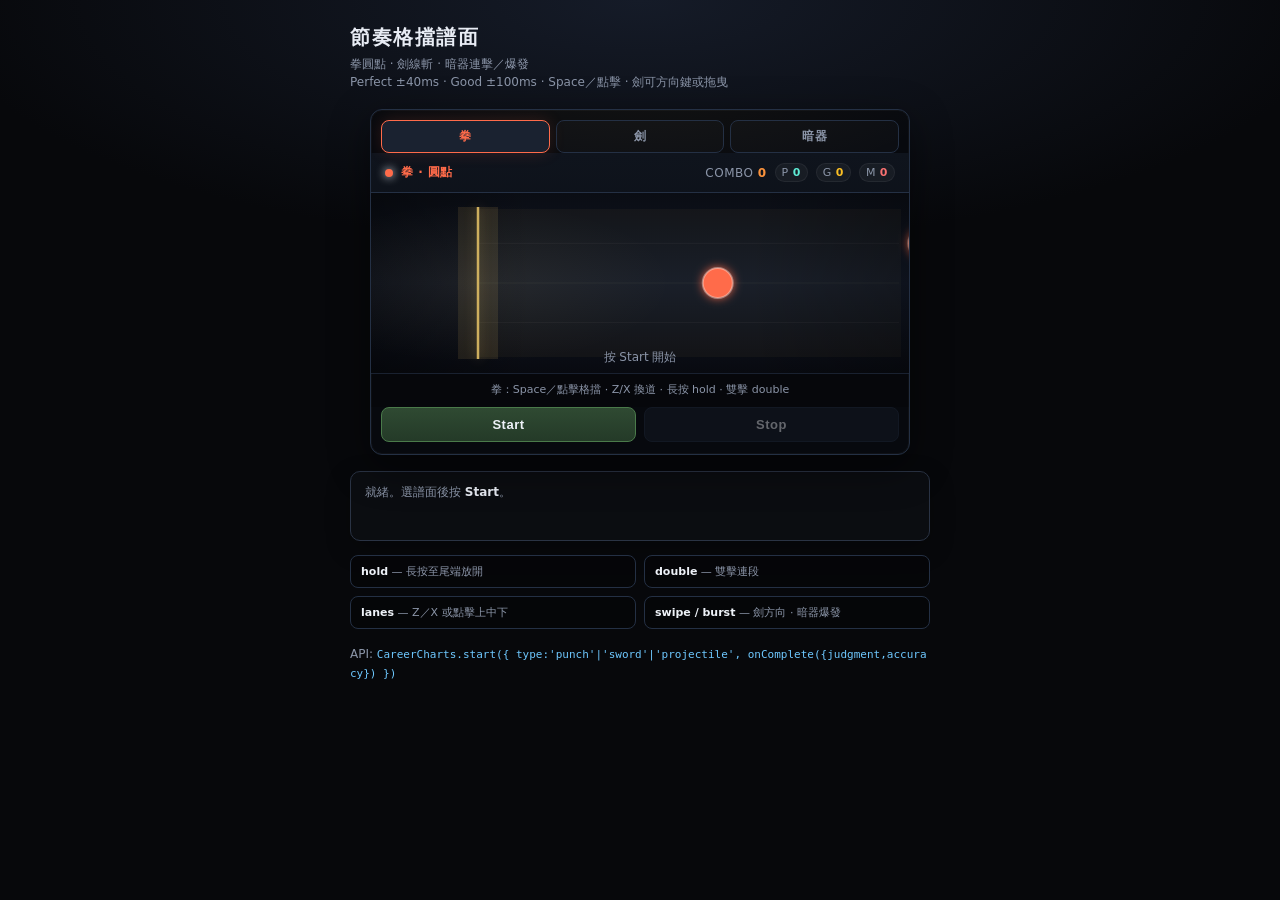
==== charts/demo.html @ 4053b9ec "Initial career-rhythm-fight playable demo" ====
<!DOCTYPE html>
<html lang="zh-Hant">
<head>
  <meta charset="UTF-8" />
  <meta name="viewport" content="width=device-width, initial-scale=1" />
  <title>Career Charts — 節奏格擋譜面</title>
  <link rel="stylesheet" href="career-charts.css" />
  <style>
    html, body {
      margin: 0;
      min-height: 100%;
      background:
        radial-gradient(100% 60% at 50% 0%, #151b28 0%, #07080b 55%);
      color: #e8ecf4;
      font-family: "Segoe UI", "Noto Sans TC", system-ui, sans-serif;
    }
    .page {
      max-width: 580px;
      margin: 0 auto;
      padding: 24px 14px 48px;
    }
    h1 {
      margin: 0 0 4px;
      font-size: 20px;
      letter-spacing: 0.08em;
      font-weight: 800;
    }
    .sub {
      margin: 0 0 18px;
      font-size: 12px;
      color: #8b95a8;
      line-height: 1.5;
    }
    #mount { min-height: 280px; }
    #log {
      margin-top: 16px;
      padding: 12px 14px;
      border: 1px solid #2a3344;
      border-radius: 10px;
      background: rgba(12, 14, 18, 0.9);
      font-size: 12px;
      color: #8b95a8;
      min-height: 44px;
      box-shadow: 0 8px 24px rgba(0,0,0,0.25);
    }
    #log strong { color: #e8ecf4; }
    code {
      color: #6ec8ff;
      font-size: 11px;
      word-break: break-all;
    }
    .variants {
      margin-top: 14px;
      display: grid;
      grid-template-columns: 1fr 1fr;
      gap: 8px;
      font-size: 11px;
      color: #8b95a8;
    }
    .variants div {
      padding: 8px 10px;
      border-radius: 8px;
      border: 1px solid #243044;
      background: rgba(0,0,0,0.25);
    }
    .variants b { color: #eef2f8; }
  </style>
</head>
<body>
  <div class="page">
    <h1>節奏格擋譜面</h1>
    <p class="sub">
      拳圓點 · 劍線斬 · 暗器連擊／爆發<br />
      Perfect ±40ms · Good ±100ms · Space／點擊 · 劍可方向鍵或拖曳
    </p>
    <div id="mount"></div>
    <div id="log">就緒。選譜面後按 <strong>Start</strong>。</div>
    <div class="variants">
      <div><b>hold</b> — 長按至尾端放開</div>
      <div><b>double</b> — 雙擊連段</div>
      <div><b>lanes</b> — Z／X 或點擊上中下</div>
      <div><b>swipe / burst</b> — 劍方向 · 暗器爆發</div>
    </div>
    <p class="sub" style="margin-top:16px">
      API:
      <code>CareerCharts.start({ type:'punch'|'sword'|'projectile', onComplete({judgment,accuracy}) })</code>
    </p>
  </div>

  <!-- engine is ESM (export + window.CareerChartEngine); player is classic IIFE -->
  <script type="module">
    import './chart-engine.js';

    await new Promise((resolve, reject) => {
      const s = document.createElement('script');
      s.src = 'career-charts.js';
      s.onload = resolve;
      s.onerror = () => reject(new Error('career-charts.js failed'));
      document.head.appendChild(s);
    });

    const log = document.getElementById('log');
    CareerCharts.mountDemo(document.getElementById('mount'), {
      type: 'punch',
      onComplete(result) {
        const pct = Math.round(result.accuracy * 100);
        log.innerHTML =
          '完成 · judgment=<strong>' + result.judgment +
          '</strong> · accuracy=<strong>' + pct + '%</strong>' +
          ' · P' + result.tallies.perfect +
          ' G' + result.tallies.good +
          ' M' + result.tallies.miss +
          ' · max combo ' + result.comboMax;
      },
    });
  </script>
</body>
</html>
---- charts/career-charts.css ----
/* Career-ChartUI — premium dark compact HUD (generic martial; not SNK IP) */
.career-charts-root {
  --cc-bg: #07090e;
  --cc-panel: #0f141d;
  --cc-line: #243044;
  --cc-judge: #e8c56a;
  --cc-punch: #ff6b4a;
  --cc-sword: #6ec8ff;
  --cc-proj: #c084fc;
  --cc-text: #eef2f8;
  --cc-muted: #8b95a8;
  --cc-perfect: #5eead4;
  --cc-good: #fbbf24;
  --cc-miss: #f87171;
  --cc-combo: #fb923c;
  box-sizing: border-box;
  position: relative;
  width: 100%;
  max-width: 540px;
  margin: 0 auto;
  background:
    radial-gradient(120% 80% at 50% -20%, rgba(232, 197, 106, 0.07), transparent 55%),
    var(--cc-bg);
  border: 1px solid var(--cc-line);
  border-radius: 12px;
  color: var(--cc-text);
  font-family: "Segoe UI", "Noto Sans TC", system-ui, sans-serif;
  overflow: hidden;
  user-select: none;
  -webkit-tap-highlight-color: transparent;
  box-shadow:
    0 0 0 1px rgba(255, 255, 255, 0.03) inset,
    0 12px 40px rgba(0, 0, 0, 0.45);
}

.career-charts-root *,
.career-charts-root *::before,
.career-charts-root *::after {
  box-sizing: border-box;
}

.cc-tabs {
  display: flex;
  gap: 6px;
  padding: 10px 10px 0;
}

.cc-tab {
  flex: 1;
  border: 1px solid var(--cc-line);
  background: rgba(255, 255, 255, 0.02);
  color: var(--cc-muted);
  border-radius: 8px;
  padding: 7px 4px;
  font-size: 12px;
  font-weight: 700;
  letter-spacing: 0.08em;
  cursor: pointer;
  transition: border-color 120ms ease, color 120ms ease, background 120ms ease;
}

.cc-tab:hover {
  color: var(--cc-text);
  background: rgba(255, 255, 255, 0.04);
}

.cc-tab.active {
  color: var(--cc-text);
  background: #1a2230;
}

.cc-tab[data-type="punch"].active {
  border-color: var(--cc-punch);
  color: var(--cc-punch);
  box-shadow: 0 0 16px rgba(255, 107, 74, 0.15);
}
.cc-tab[data-type="sword"].active {
  border-color: var(--cc-sword);
  color: var(--cc-sword);
  box-shadow: 0 0 16px rgba(110, 200, 255, 0.15);
}
.cc-tab[data-type="projectile"].active {
  border-color: var(--cc-proj);
  color: var(--cc-proj);
  box-shadow: 0 0 16px rgba(192, 132, 252, 0.15);
}

.cc-hud {
  display: flex;
  align-items: center;
  justify-content: space-between;
  gap: 10px;
  padding: 10px 14px;
  background: linear-gradient(180deg, var(--cc-panel), rgba(15, 20, 29, 0.85));
  border-bottom: 1px solid var(--cc-line);
  font-size: 12px;
  letter-spacing: 0.04em;
}

.cc-brand {
  display: flex;
  align-items: center;
  gap: 8px;
  min-width: 0;
}

.cc-mark {
  width: 8px;
  height: 8px;
  border-radius: 50%;
  background: var(--cc-judge);
  box-shadow: 0 0 10px currentColor;
  flex: 0 0 auto;
}

.cc-type {
  font-weight: 800;
  text-transform: none;
  white-space: nowrap;
  overflow: hidden;
  text-overflow: ellipsis;
}

.cc-type[data-type="punch"] { color: var(--cc-punch); }
.cc-type[data-type="sword"] { color: var(--cc-sword); }
.cc-type[data-type="projectile"] { color: var(--cc-proj); }

.cc-stats {
  display: flex;
  align-items: center;
  gap: 8px;
  color: var(--cc-muted);
  flex-wrap: wrap;
  justify-content: flex-end;
}

.cc-stats b {
  color: var(--cc-text);
  font-weight: 700;
}

.cc-combo b {
  color: var(--cc-combo);
  font-variant-numeric: tabular-nums;
}

.cc-pill {
  padding: 2px 6px;
  border-radius: 999px;
  background: rgba(255, 255, 255, 0.04);
  border: 1px solid rgba(255, 255, 255, 0.06);
  font-size: 11px;
}

.cc-pill.p b { color: var(--cc-perfect); }
.cc-pill.g b { color: var(--cc-good); }
.cc-pill.m b { color: var(--cc-miss); }

.cc-stage-wrap {
  position: relative;
  height: 180px;
  cursor: pointer;
  background: #0a0d14;
}

.cc-vignette {
  pointer-events: none;
  position: absolute;
  inset: 0;
  background:
    radial-gradient(80% 100% at 20% 50%, rgba(232, 197, 106, 0.06), transparent 45%),
    linear-gradient(90deg, rgba(0, 0, 0, 0.35), transparent 30%, transparent 70%, rgba(0, 0, 0, 0.25));
  z-index: 1;
}

.cc-stage {
  display: block;
  width: 100%;
  height: 100%;
  position: relative;
  z-index: 0;
}

.cc-flash {
  position: absolute;
  left: 50%;
  top: 40%;
  transform: translate(-50%, -50%) scale(0.92);
  pointer-events: none;
  z-index: 2;
  font-size: 26px;
  font-weight: 900;
  letter-spacing: 0.12em;
  opacity: 0;
  text-shadow: 0 0 18px currentColor;
  transition: opacity 50ms linear, transform 80ms ease-out;
}

.cc-flash.show {
  opacity: 1;
  transform: translate(-50%, -50%) scale(1);
}

.cc-flash.perfect { color: var(--cc-perfect); }
.cc-flash.good { color: var(--cc-good); }
.cc-flash.miss { color: var(--cc-miss); }

.cc-hint {
  margin: 0;
  padding: 8px 14px 10px;
  font-size: 11px;
  color: var(--cc-muted);
  text-align: center;
  border-top: 1px solid rgba(36, 48, 68, 0.65);
  background: rgba(0, 0, 0, 0.2);
}

.cc-actions {
  display: flex;
  gap: 8px;
  padding: 0 10px 12px;
}

.cc-btn {
  flex: 1;
  border: 1px solid var(--cc-line);
  background: #171e2b;
  color: var(--cc-text);
  border-radius: 8px;
  padding: 9px 10px;
  font-size: 13px;
  font-weight: 700;
  letter-spacing: 0.04em;
  cursor: pointer;
  transition: background 120ms ease, border-color 120ms ease;
}

.cc-btn:hover {
  background: #1f2940;
}

.cc-btn.primary {
  background: linear-gradient(180deg, #2f4a32, #243a28);
  border-color: #4a7a4a;
}

.cc-btn.primary:hover {
  background: linear-gradient(180deg, #3a5c3e, #2c4630);
}

.cc-btn:disabled {
  opacity: 0.4;
  cursor: not-allowed;
}
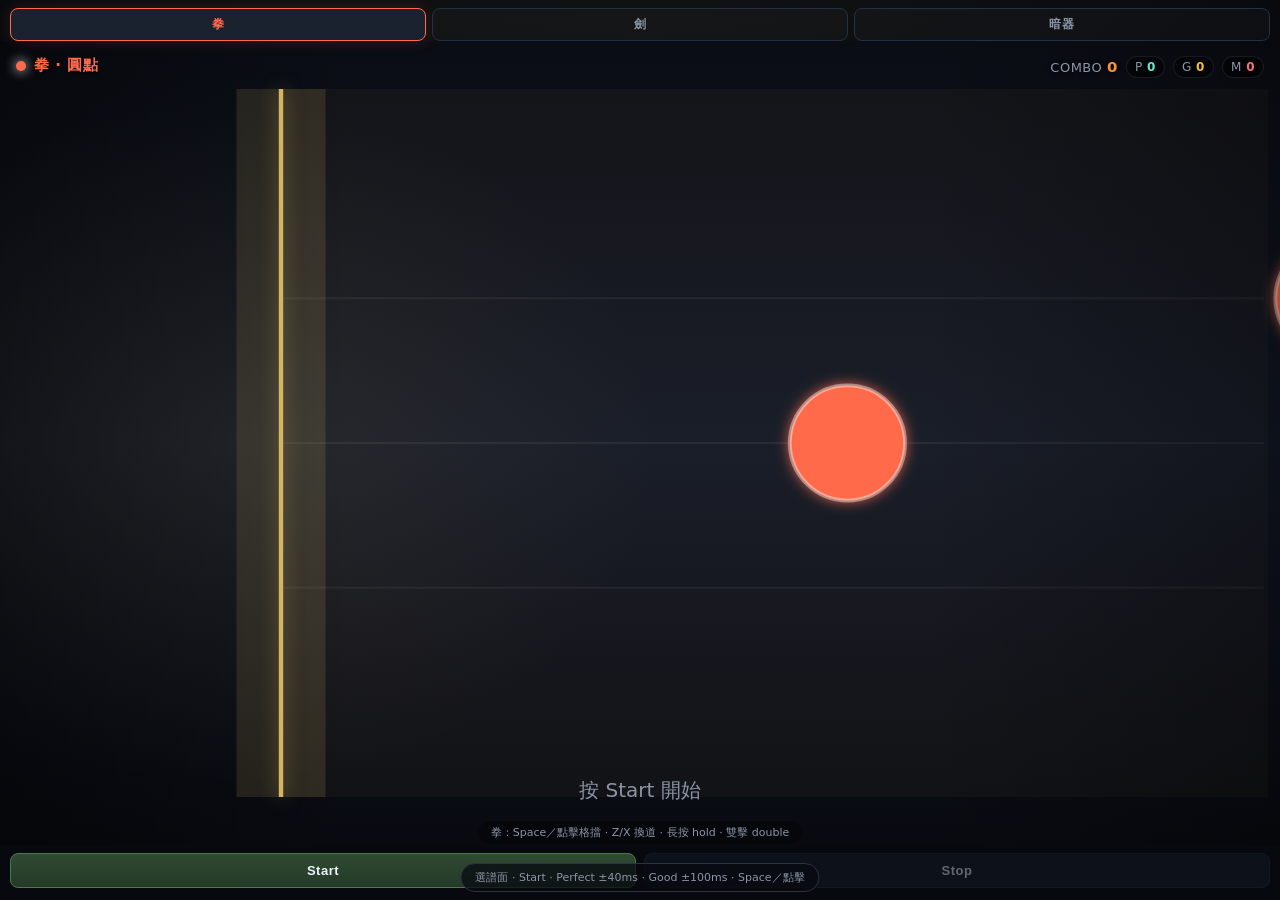
==== commit 6c04992d: "Fullscreen 應援團-style charts (gameplay-first)" ====
--- a/charts/demo.html
+++ b/charts/demo.html
@@ -3,91 +3,51 @@
 <head>
   <meta charset="UTF-8" />
   <meta name="viewport" content="width=device-width, initial-scale=1" />
-  <title>Career Charts — 節奏格擋譜面</title>
+  <title>Career Charts — 節奏格擋（全螢幕）</title>
   <link rel="stylesheet" href="career-charts.css" />
   <style>
     html, body {
       margin: 0;
-      min-height: 100%;
-      background:
-        radial-gradient(100% 60% at 50% 0%, #151b28 0%, #07080b 55%);
+      width: 100%;
+      height: 100%;
+      overflow: hidden;
+      background: #07090e;
       color: #e8ecf4;
       font-family: "Segoe UI", "Noto Sans TC", system-ui, sans-serif;
     }
-    .page {
-      max-width: 580px;
-      margin: 0 auto;
-      padding: 24px 14px 48px;
+    /* Full viewport mount — chart IS the screen */
+    #mount {
+      position: fixed;
+      inset: 0;
+      width: 100vw;
+      height: 100vh;
     }
-    h1 {
-      margin: 0 0 4px;
-      font-size: 20px;
-      letter-spacing: 0.08em;
-      font-weight: 800;
-    }
-    .sub {
-      margin: 0 0 18px;
-      font-size: 12px;
+    #log {
+      position: fixed;
+      bottom: 8px;
+      left: 50%;
+      transform: translateX(-50%);
+      z-index: 20;
+      margin: 0;
+      padding: 6px 14px;
+      border: 1px solid #2a3344;
+      border-radius: 999px;
+      background: rgba(8, 10, 16, 0.75);
+      font-size: 11px;
       color: #8b95a8;
-      line-height: 1.5;
-    }
-    #mount { min-height: 280px; }
-    #log {
-      margin-top: 16px;
-      padding: 12px 14px;
-      border: 1px solid #2a3344;
-      border-radius: 10px;
-      background: rgba(12, 14, 18, 0.9);
-      font-size: 12px;
-      color: #8b95a8;
-      min-height: 44px;
-      box-shadow: 0 8px 24px rgba(0,0,0,0.25);
+      pointer-events: none;
+      white-space: nowrap;
+      max-width: 92vw;
+      overflow: hidden;
+      text-overflow: ellipsis;
     }
     #log strong { color: #e8ecf4; }
-    code {
-      color: #6ec8ff;
-      font-size: 11px;
-      word-break: break-all;
-    }
-    .variants {
-      margin-top: 14px;
-      display: grid;
-      grid-template-columns: 1fr 1fr;
-      gap: 8px;
-      font-size: 11px;
-      color: #8b95a8;
-    }
-    .variants div {
-      padding: 8px 10px;
-      border-radius: 8px;
-      border: 1px solid #243044;
-      background: rgba(0,0,0,0.25);
-    }
-    .variants b { color: #eef2f8; }
   </style>
 </head>
 <body>
-  <div class="page">
-    <h1>節奏格擋譜面</h1>
-    <p class="sub">
-      拳圓點 · 劍線斬 · 暗器連擊／爆發<br />
-      Perfect ±40ms · Good ±100ms · Space／點擊 · 劍可方向鍵或拖曳
-    </p>
-    <div id="mount"></div>
-    <div id="log">就緒。選譜面後按 <strong>Start</strong>。</div>
-    <div class="variants">
-      <div><b>hold</b> — 長按至尾端放開</div>
-      <div><b>double</b> — 雙擊連段</div>
-      <div><b>lanes</b> — Z／X 或點擊上中下</div>
-      <div><b>swipe / burst</b> — 劍方向 · 暗器爆發</div>
-    </div>
-    <p class="sub" style="margin-top:16px">
-      API:
-      <code>CareerCharts.start({ type:'punch'|'sword'|'projectile', onComplete({judgment,accuracy}) })</code>
-    </p>
-  </div>
+  <div id="mount"></div>
+  <div id="log">選譜面 · Start · Perfect ±40ms · Good ±100ms · Space／點擊</div>
 
-  <!-- engine is ESM (export + window.CareerChartEngine); player is classic IIFE -->
   <script type="module">
     import './chart-engine.js';
 
--- a/charts/career-charts.css
+++ b/charts/career-charts.css
@@ -1,4 +1,7 @@
-/* Career-ChartUI — premium dark compact HUD (generic martial; not SNK IP) */
+/* Career-ChartUI — fullscreen 應援團-style playfield (generic martial; not SNK IP)
+   Root fills its container 100%×100%. Bout mounts a fullscreen overlay;
+   demo.html uses a viewport-sized #mount. No compact card / 540px / 180px stage. */
+
 .career-charts-root {
   --cc-bg: #07090e;
   --cc-panel: #0f141d;
@@ -16,21 +19,22 @@
   box-sizing: border-box;
   position: relative;
   width: 100%;
-  max-width: 540px;
-  margin: 0 auto;
+  height: 100%;
+  max-width: none;
+  margin: 0;
+  display: flex;
+  flex-direction: column;
   background:
-    radial-gradient(120% 80% at 50% -20%, rgba(232, 197, 106, 0.07), transparent 55%),
+    radial-gradient(120% 80% at 50% -10%, rgba(232, 197, 106, 0.06), transparent 50%),
     var(--cc-bg);
-  border: 1px solid var(--cc-line);
-  border-radius: 12px;
+  border: none;
+  border-radius: 0;
   color: var(--cc-text);
   font-family: "Segoe UI", "Noto Sans TC", system-ui, sans-serif;
   overflow: hidden;
   user-select: none;
   -webkit-tap-highlight-color: transparent;
-  box-shadow:
-    0 0 0 1px rgba(255, 255, 255, 0.03) inset,
-    0 12px 40px rgba(0, 0, 0, 0.45);
+  box-shadow: none;
 }
 
 .career-charts-root *,
@@ -39,10 +43,13 @@
   box-sizing: border-box;
 }
 
+/* Demo chrome (tabs / Start) — thin top bar; playfield still dominates */
 .cc-tabs {
   display: flex;
   gap: 6px;
-  padding: 10px 10px 0;
+  padding: 8px 10px 0;
+  flex: 0 0 auto;
+  z-index: 3;
 }
 
 .cc-tab {
@@ -85,16 +92,24 @@
   box-shadow: 0 0 16px rgba(192, 132, 252, 0.15);
 }
 
+/* Minimal corner HUD — does not eat the playfield */
 .cc-hud {
-  display: flex;
-  align-items: center;
+  position: absolute;
+  top: 0;
+  left: 0;
+  right: 0;
+  z-index: 3;
+  display: flex;
+  align-items: flex-start;
   justify-content: space-between;
   gap: 10px;
-  padding: 10px 14px;
-  background: linear-gradient(180deg, var(--cc-panel), rgba(15, 20, 29, 0.85));
-  border-bottom: 1px solid var(--cc-line);
-  font-size: 12px;
+  padding: 12px 16px;
+  pointer-events: none;
+  background: transparent;
+  border: none;
+  font-size: 13px;
   letter-spacing: 0.04em;
+  text-shadow: 0 1px 4px rgba(0, 0, 0, 0.85);
 }
 
 .cc-brand {
@@ -105,20 +120,20 @@
 }
 
 .cc-mark {
-  width: 8px;
-  height: 8px;
+  width: 10px;
+  height: 10px;
   border-radius: 50%;
   background: var(--cc-judge);
-  box-shadow: 0 0 10px currentColor;
+  box-shadow: 0 0 12px currentColor;
   flex: 0 0 auto;
 }
 
 .cc-type {
   font-weight: 800;
-  text-transform: none;
   white-space: nowrap;
   overflow: hidden;
   text-overflow: ellipsis;
+  font-size: 15px;
 }
 
 .cc-type[data-type="punch"] { color: var(--cc-punch); }
@@ -142,23 +157,28 @@
 .cc-combo b {
   color: var(--cc-combo);
   font-variant-numeric: tabular-nums;
+  font-size: 1.15em;
 }
 
 .cc-pill {
-  padding: 2px 6px;
+  padding: 3px 8px;
   border-radius: 999px;
-  background: rgba(255, 255, 255, 0.04);
-  border: 1px solid rgba(255, 255, 255, 0.06);
-  font-size: 11px;
+  background: rgba(0, 0, 0, 0.45);
+  border: 1px solid rgba(255, 255, 255, 0.08);
+  font-size: 12px;
 }
 
 .cc-pill.p b { color: var(--cc-perfect); }
 .cc-pill.g b { color: var(--cc-good); }
 .cc-pill.m b { color: var(--cc-miss); }
 
+/* Playfield = entire remaining viewport */
 .cc-stage-wrap {
   position: relative;
-  height: 180px;
+  flex: 1 1 auto;
+  min-height: 0;
+  width: 100%;
+  height: 100%;
   cursor: pointer;
   background: #0a0d14;
 }
@@ -168,8 +188,8 @@
   position: absolute;
   inset: 0;
   background:
-    radial-gradient(80% 100% at 20% 50%, rgba(232, 197, 106, 0.06), transparent 45%),
-    linear-gradient(90deg, rgba(0, 0, 0, 0.35), transparent 30%, transparent 70%, rgba(0, 0, 0, 0.25));
+    radial-gradient(70% 90% at 18% 50%, rgba(232, 197, 106, 0.07), transparent 48%),
+    linear-gradient(90deg, rgba(0, 0, 0, 0.4), transparent 28%, transparent 72%, rgba(0, 0, 0, 0.3));
   z-index: 1;
 }
 
@@ -183,16 +203,16 @@
 
 .cc-flash {
   position: absolute;
-  left: 50%;
-  top: 40%;
-  transform: translate(-50%, -50%) scale(0.92);
+  left: 22%;
+  top: 50%;
+  transform: translate(-50%, -50%) scale(0.9);
   pointer-events: none;
   z-index: 2;
-  font-size: 26px;
+  font-size: clamp(36px, 8vw, 72px);
   font-weight: 900;
-  letter-spacing: 0.12em;
+  letter-spacing: 0.14em;
   opacity: 0;
-  text-shadow: 0 0 18px currentColor;
+  text-shadow: 0 0 28px currentColor, 0 4px 0 rgba(0, 0, 0, 0.6);
   transition: opacity 50ms linear, transform 80ms ease-out;
 }
 
@@ -205,20 +225,34 @@
 .cc-flash.good { color: var(--cc-good); }
 .cc-flash.miss { color: var(--cc-miss); }
 
+/* Tiny corner hint — not a sheet-music footer card */
 .cc-hint {
+  position: absolute;
+  bottom: 10px;
+  left: 50%;
+  transform: translateX(-50%);
+  z-index: 3;
   margin: 0;
-  padding: 8px 14px 10px;
+  padding: 4px 12px;
   font-size: 11px;
   color: var(--cc-muted);
   text-align: center;
-  border-top: 1px solid rgba(36, 48, 68, 0.65);
-  background: rgba(0, 0, 0, 0.2);
+  border: none;
+  background: rgba(0, 0, 0, 0.35);
+  border-radius: 999px;
+  pointer-events: none;
+  white-space: nowrap;
+  max-width: 92vw;
+  overflow: hidden;
+  text-overflow: ellipsis;
 }
 
 .cc-actions {
   display: flex;
   gap: 8px;
-  padding: 0 10px 12px;
+  padding: 8px 10px 12px;
+  flex: 0 0 auto;
+  z-index: 3;
 }
 
 .cc-btn {
@@ -252,3 +286,14 @@
   opacity: 0.4;
   cursor: not-allowed;
 }
+
+/* When demo chrome is present, nudge HUD below tabs */
+.career-charts-root:has(.cc-tabs) .cc-hud {
+  top: 44px;
+}
+.career-charts-root:has(.cc-tabs) .cc-stage-wrap {
+  /* flex already fills; tabs + actions take their share */
+}
+.career-charts-root:has(.cc-actions) .cc-hint {
+  bottom: 56px;
+}
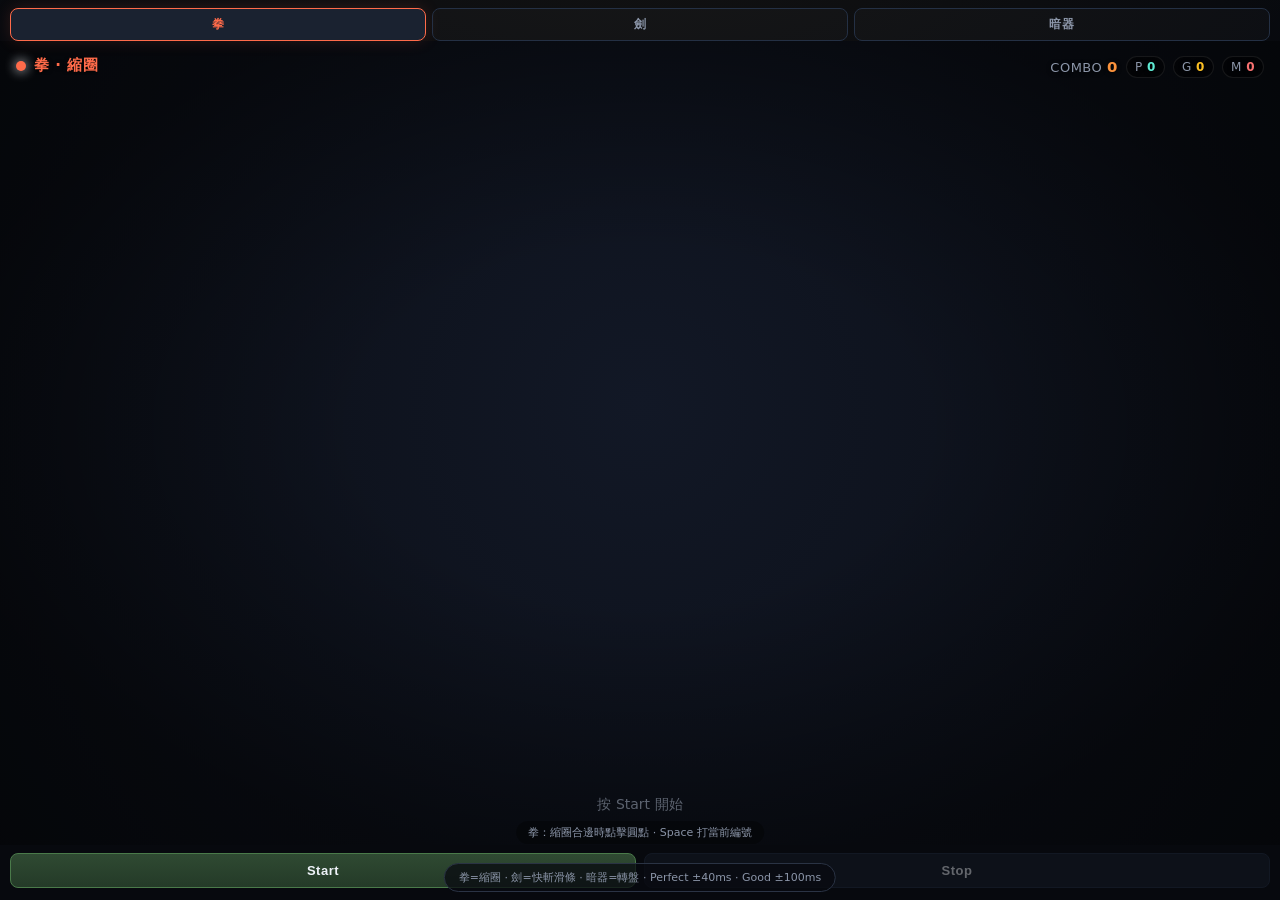
==== commit 8851b71f: "Ouendan-style charts: approach circles, fast sliders, spinner block" ====
--- a/charts/demo.html
+++ b/charts/demo.html
@@ -3,7 +3,7 @@
 <head>
   <meta charset="UTF-8" />
   <meta name="viewport" content="width=device-width, initial-scale=1" />
-  <title>Career Charts — 節奏格擋（全螢幕）</title>
+  <title>Career Charts — 應援團物件（全螢幕）</title>
   <link rel="stylesheet" href="career-charts.css" />
   <style>
     html, body {
@@ -15,7 +15,6 @@
       color: #e8ecf4;
       font-family: "Segoe UI", "Noto Sans TC", system-ui, sans-serif;
     }
-    /* Full viewport mount — chart IS the screen */
     #mount {
       position: fixed;
       inset: 0;
@@ -46,7 +45,7 @@
 </head>
 <body>
   <div id="mount"></div>
-  <div id="log">選譜面 · Start · Perfect ±40ms · Good ±100ms · Space／點擊</div>
+  <div id="log">拳=縮圈 · 劍=快斬滑條 · 暗器=轉盤 · Perfect ±40ms · Good ±100ms</div>
 
   <script type="module">
     import './chart-engine.js';
--- a/charts/career-charts.css
+++ b/charts/career-charts.css
@@ -1,6 +1,5 @@
-/* Career-ChartUI — fullscreen 應援團-style playfield (generic martial; not SNK IP)
-   Root fills its container 100%×100%. Bout mounts a fullscreen overlay;
-   demo.html uses a viewport-sized #mount. No compact card / 540px / 180px stage. */
+/* Career-ChartUI — fullscreen 應援團 objects (circles / sliders / spinners)
+   Root fills container 100%×100%. No highway / judge-line playfield. */
 
 .career-charts-root {
   --cc-bg: #07090e;
@@ -25,7 +24,7 @@
   display: flex;
   flex-direction: column;
   background:
-    radial-gradient(120% 80% at 50% -10%, rgba(232, 197, 106, 0.06), transparent 50%),
+    radial-gradient(120% 80% at 50% -10%, rgba(232, 197, 106, 0.05), transparent 50%),
     var(--cc-bg);
   border: none;
   border-radius: 0;
@@ -35,6 +34,7 @@
   user-select: none;
   -webkit-tap-highlight-color: transparent;
   box-shadow: none;
+  touch-action: none;
 }
 
 .career-charts-root *,
@@ -43,7 +43,6 @@
   box-sizing: border-box;
 }
 
-/* Demo chrome (tabs / Start) — thin top bar; playfield still dominates */
 .cc-tabs {
   display: flex;
   gap: 6px;
@@ -92,7 +91,7 @@
   box-shadow: 0 0 16px rgba(192, 132, 252, 0.15);
 }
 
-/* Minimal corner HUD — does not eat the playfield */
+/* Minimal corner HUD */
 .cc-hud {
   position: absolute;
   top: 0;
@@ -172,7 +171,6 @@
 .cc-pill.g b { color: var(--cc-good); }
 .cc-pill.m b { color: var(--cc-miss); }
 
-/* Playfield = entire remaining viewport */
 .cc-stage-wrap {
   position: relative;
   flex: 1 1 auto;
@@ -181,6 +179,7 @@
   height: 100%;
   cursor: pointer;
   background: #0a0d14;
+  touch-action: none;
 }
 
 .cc-vignette {
@@ -188,8 +187,7 @@
   position: absolute;
   inset: 0;
   background:
-    radial-gradient(70% 90% at 18% 50%, rgba(232, 197, 106, 0.07), transparent 48%),
-    linear-gradient(90deg, rgba(0, 0, 0, 0.4), transparent 28%, transparent 72%, rgba(0, 0, 0, 0.3));
+    radial-gradient(55% 55% at 50% 48%, transparent 40%, rgba(0, 0, 0, 0.45) 100%);
   z-index: 1;
 }
 
@@ -199,12 +197,14 @@
   height: 100%;
   position: relative;
   z-index: 0;
-}
-
+  touch-action: none;
+}
+
+/* Flash centered on playfield (not highway judge-x) */
 .cc-flash {
   position: absolute;
-  left: 22%;
-  top: 50%;
+  left: 50%;
+  top: 42%;
   transform: translate(-50%, -50%) scale(0.9);
   pointer-events: none;
   z-index: 2;
@@ -225,7 +225,6 @@
 .cc-flash.good { color: var(--cc-good); }
 .cc-flash.miss { color: var(--cc-miss); }
 
-/* Tiny corner hint — not a sheet-music footer card */
 .cc-hint {
   position: absolute;
   bottom: 10px;
@@ -287,13 +286,9 @@
   cursor: not-allowed;
 }
 
-/* When demo chrome is present, nudge HUD below tabs */
 .career-charts-root:has(.cc-tabs) .cc-hud {
   top: 44px;
 }
-.career-charts-root:has(.cc-tabs) .cc-stage-wrap {
-  /* flex already fills; tabs + actions take their share */
-}
 .career-charts-root:has(.cc-actions) .cc-hint {
   bottom: 56px;
 }
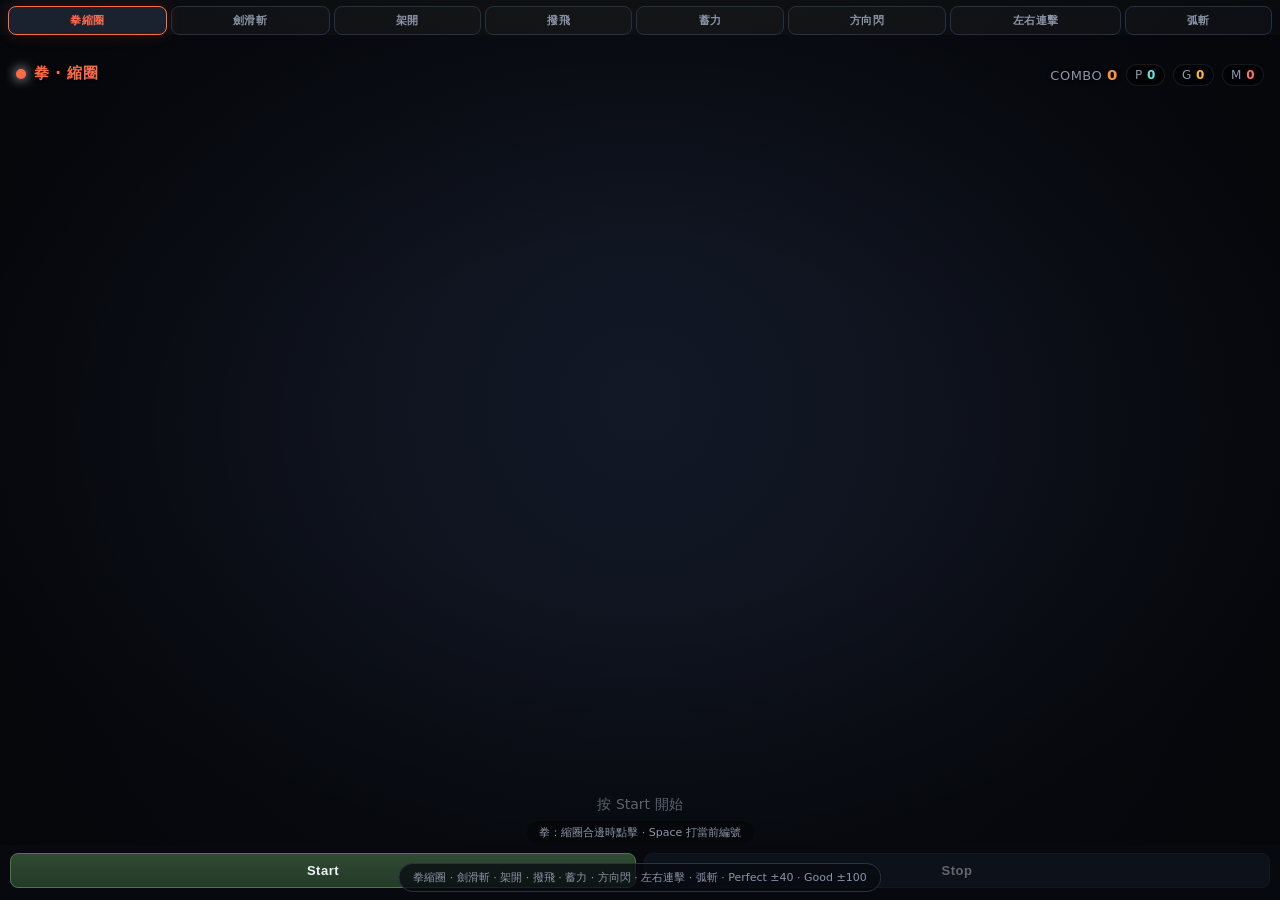
==== commit 66c656d8: "Three Kingdoms sparring: 8 chart types + deep war-drum bed @132" ====
--- a/charts/demo.html
+++ b/charts/demo.html
@@ -3,7 +3,7 @@
 <head>
   <meta charset="UTF-8" />
   <meta name="viewport" content="width=device-width, initial-scale=1" />
-  <title>Career Charts — 應援團物件（全螢幕）</title>
+  <title>Career Charts — 三国武功切磋</title>
   <link rel="stylesheet" href="career-charts.css" />
   <style>
     html, body {
@@ -45,7 +45,7 @@
 </head>
 <body>
   <div id="mount"></div>
-  <div id="log">拳=縮圈 · 劍=快斬滑條 · 暗器=轉盤 · Perfect ±40ms · Good ±100ms</div>
+  <div id="log">拳縮圈 · 劍滑斬 · 架開 · 撥飛 · 蓄力 · 方向閃 · 左右連擊 · 弧斬 · Perfect ±40 · Good ±100</div>
 
   <script type="module">
     import './chart-engine.js';
--- a/charts/career-charts.css
+++ b/charts/career-charts.css
@@ -1,4 +1,4 @@
-/* Career-ChartUI — fullscreen 應援團 objects (circles / sliders / spinners)
+/* Career-ChartUI — fullscreen 三国武功切磋 objects
    Root fills container 100%×100%. No highway / judge-line playfield. */
 
 .career-charts-root {
@@ -8,7 +8,12 @@
   --cc-judge: #e8c56a;
   --cc-punch: #ff6b4a;
   --cc-sword: #6ec8ff;
-  --cc-proj: #c084fc;
+  --cc-brace: #f0c674;
+  --cc-deflect: #c084fc;
+  --cc-charge: #fb923c;
+  --cc-dodge: #34d399;
+  --cc-lr: #f472b6;
+  --cc-arc: #38bdf8;
   --cc-text: #eef2f8;
   --cc-muted: #8b95a8;
   --cc-perfect: #5eead4;
@@ -45,22 +50,24 @@
 
 .cc-tabs {
   display: flex;
-  gap: 6px;
-  padding: 8px 10px 0;
+  flex-wrap: wrap;
+  gap: 4px;
+  padding: 6px 8px 0;
   flex: 0 0 auto;
   z-index: 3;
 }
 
 .cc-tab {
-  flex: 1;
+  flex: 1 1 auto;
+  min-width: 4.5em;
   border: 1px solid var(--cc-line);
   background: rgba(255, 255, 255, 0.02);
   color: var(--cc-muted);
   border-radius: 8px;
-  padding: 7px 4px;
-  font-size: 12px;
+  padding: 6px 4px;
+  font-size: 11px;
   font-weight: 700;
-  letter-spacing: 0.08em;
+  letter-spacing: 0.04em;
   cursor: pointer;
   transition: border-color 120ms ease, color 120ms ease, background 120ms ease;
 }
@@ -85,10 +92,35 @@
   color: var(--cc-sword);
   box-shadow: 0 0 16px rgba(110, 200, 255, 0.15);
 }
-.cc-tab[data-type="projectile"].active {
-  border-color: var(--cc-proj);
-  color: var(--cc-proj);
+.cc-tab[data-type="brace"].active {
+  border-color: var(--cc-brace);
+  color: var(--cc-brace);
+  box-shadow: 0 0 16px rgba(240, 198, 116, 0.15);
+}
+.cc-tab[data-type="deflect"].active {
+  border-color: var(--cc-deflect);
+  color: var(--cc-deflect);
   box-shadow: 0 0 16px rgba(192, 132, 252, 0.15);
+}
+.cc-tab[data-type="charge"].active {
+  border-color: var(--cc-charge);
+  color: var(--cc-charge);
+  box-shadow: 0 0 16px rgba(251, 146, 60, 0.15);
+}
+.cc-tab[data-type="dodge"].active {
+  border-color: var(--cc-dodge);
+  color: var(--cc-dodge);
+  box-shadow: 0 0 16px rgba(52, 211, 153, 0.15);
+}
+.cc-tab[data-type="lrCombo"].active {
+  border-color: var(--cc-lr);
+  color: var(--cc-lr);
+  box-shadow: 0 0 16px rgba(244, 114, 182, 0.15);
+}
+.cc-tab[data-type="arc"].active {
+  border-color: var(--cc-arc);
+  color: var(--cc-arc);
+  box-shadow: 0 0 16px rgba(56, 189, 248, 0.15);
 }
 
 /* Minimal corner HUD */
@@ -137,7 +169,12 @@
 
 .cc-type[data-type="punch"] { color: var(--cc-punch); }
 .cc-type[data-type="sword"] { color: var(--cc-sword); }
-.cc-type[data-type="projectile"] { color: var(--cc-proj); }
+.cc-type[data-type="brace"] { color: var(--cc-brace); }
+.cc-type[data-type="deflect"] { color: var(--cc-deflect); }
+.cc-type[data-type="charge"] { color: var(--cc-charge); }
+.cc-type[data-type="dodge"] { color: var(--cc-dodge); }
+.cc-type[data-type="lrCombo"] { color: var(--cc-lr); }
+.cc-type[data-type="arc"] { color: var(--cc-arc); }
 
 .cc-stats {
   display: flex;
@@ -200,7 +237,6 @@
   touch-action: none;
 }
 
-/* Flash centered on playfield (not highway judge-x) */
 .cc-flash {
   position: absolute;
   left: 50%;
@@ -287,8 +323,19 @@
 }
 
 .career-charts-root:has(.cc-tabs) .cc-hud {
-  top: 44px;
+  top: 52px;
 }
 .career-charts-root:has(.cc-actions) .cc-hint {
   bottom: 56px;
 }
+
+@media (max-width: 720px) {
+  .cc-tab {
+    font-size: 10px;
+    min-width: 3.8em;
+    padding: 5px 2px;
+  }
+  .career-charts-root:has(.cc-tabs) .cc-hud {
+    top: 64px;
+  }
+}
